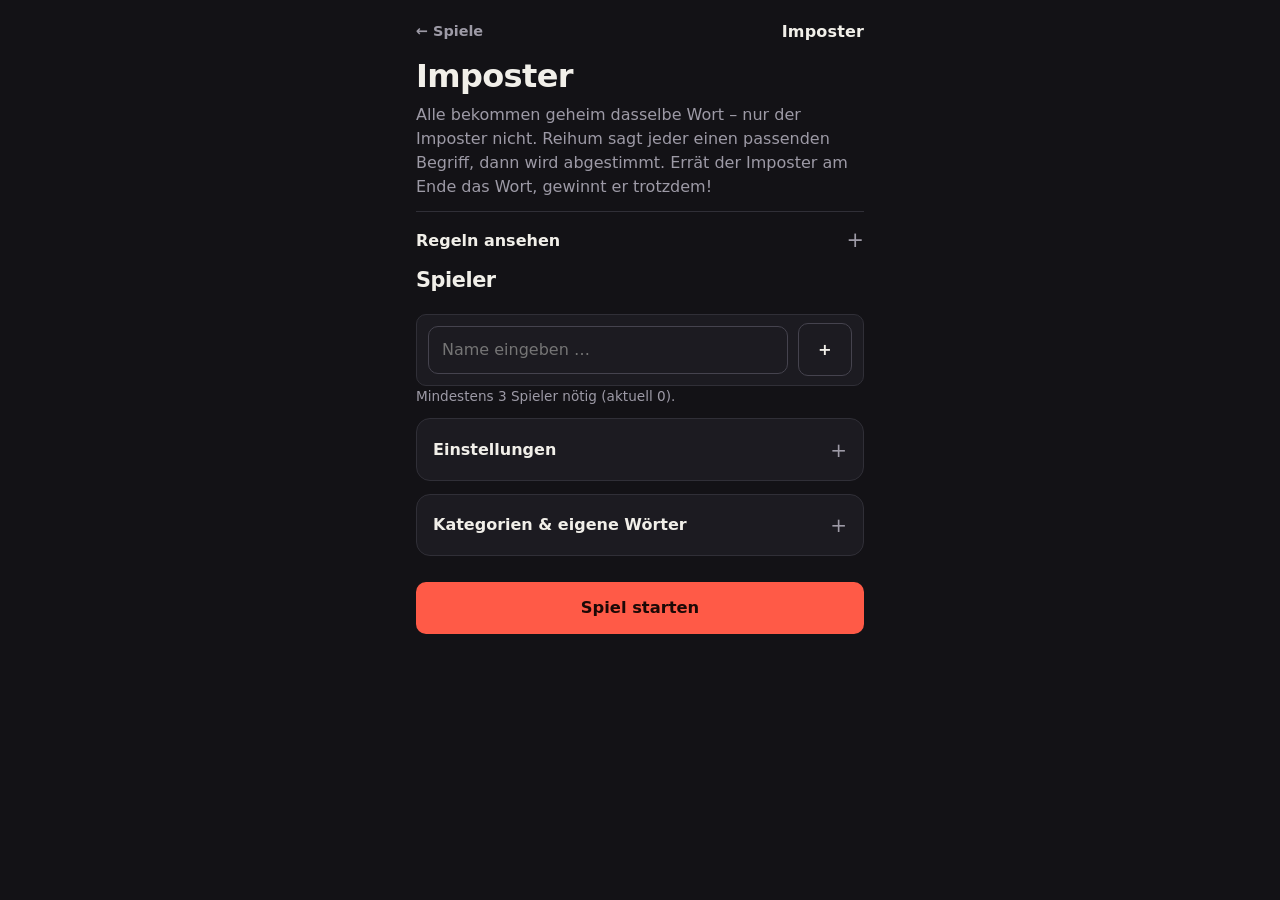
==== imposter/index.html @ aa8cf832 "Add files via upload" ====
<!DOCTYPE html>
<html lang="de">
<head>
  <meta charset="utf-8">
  <meta name="viewport" content="width=device-width, initial-scale=1, viewport-fit=cover">
  <meta http-equiv="Content-Security-Policy" content="default-src 'self'; img-src 'self' data:; style-src 'self'; script-src 'self'; base-uri 'none'; form-action 'none'; object-src 'none'; frame-ancestors 'none'">
  <title>Imposter – Partyspiel für ein Handy | Wer kennt das Wort nicht?</title>
  <meta name="description" content="Imposter online spielen: Alle bekommen geheim dasselbe Wort – nur der Imposter nicht. Pass-and-Play-Partyspiel für 3–20 Spieler auf einem Handy. Kostenlos, ohne Anmeldung, ohne App.">
  <meta property="og:title" content="Imposter – Partyspiel für ein Handy">
  <meta property="og:description" content="Alle kennen das geheime Wort – nur der Imposter nicht. Findet ihn! Für 3–20 Spieler auf einem Gerät.">
  <meta property="og:type" content="website">
  <meta property="og:locale" content="de_DE">
  <meta name="theme-color" content="#131216">
  <link rel="icon" href="../favicon.svg" type="image/svg+xml">
  <link rel="manifest" href="../manifest.webmanifest">
  <link rel="stylesheet" href="../assets/css/style.css">
</head>
<body data-game="imposter">
  <div class="app">
    <header class="topbar">
      <a class="back" href="../">← Spiele</a>
      <span class="spacer"></span>
      <span class="title">Imposter</span>
    </header>

    <main id="main">

      <div class="boot-note" id="boot-note">Wird geladen … Bleibt diese Meldung stehen, öffne die Seite bitte über „Webseite starten.bat“ im Projektordner (bzw. http://localhost:8749) – nicht direkt als Datei.</div>

      <!-- Setup (Startscreen) -->
      <section class="screen" id="s-setup">
        <div class="screen-body">
          <h1>Imposter</h1>
          <p class="muted">Alle bekommen geheim dasselbe Wort – nur der Imposter nicht. Reihum sagt jeder einen passenden Begriff, dann wird abgestimmt. Errät der Imposter am Ende das Wort, gewinnt er trotzdem!</p>
          <details class="rules">
            <summary>Regeln ansehen</summary>
            <ol>
              <li>Gebt das Handy reihum weiter. Jeder deckt geheim seine Rolle auf.</li>
              <li>Alle Crew-Mitglieder sehen dasselbe geheime Wort. Der Imposter sieht es nicht – oder bekommt ein ähnliches Wort (je nach Variante).</li>
              <li>Reihum sagt jeder ein Wort oder einen kurzen Satz, der zum geheimen Wort passt. Das Wort selbst darf nicht genannt werden.</li>
              <li>Tipp für die Crew: Nicht zu offensichtlich – sonst errät der Imposter das Wort. Nicht zu vage – sonst wirkt ihr selbst verdächtig.</li>
              <li>Nach den Hinweisrunden wird diskutiert und abgestimmt.</li>
              <li>Wird der Imposter gefunden, hat er eine letzte Chance: Errät er das geheime Wort, gewinnt er trotzdem.</li>
              <li>Wird ein Unschuldiger rausgeworfen, gewinnt der Imposter sofort.</li>
            </ol>
          </details>

          <h2>Spieler</h2>
          <div id="player-editor"></div>

          <details class="fold">
            <summary>Einstellungen</summary>
            <div class="fold-body" id="settings-form"></div>
          </details>
          <details class="fold">
            <summary>Kategorien &amp; eigene Wörter</summary>
            <div class="fold-body">
              <div id="category-picker"></div>
              <button class="btn-quiet" id="open-custom" type="button">✎ Eigene Wörter verwalten</button>
            </div>
          </details>
        </div>
        <div class="actions">
          <button class="btn btn-primary" id="setup-start">Spiel starten</button>
        </div>
      </section>

      <!-- Eigene Wörter: Liste -->
      <section class="screen" id="s-custom-list">
        <div class="screen-body">
          <h1>Eigene Wörter</h1>
          <p class="muted">Eigene Kategorien mit Insidern, Namen aus eurer Gruppe oder Firmen-Jargon. Bleiben nur auf diesem Gerät gespeichert.</p>
          <div id="custom-list"></div>
        </div>
        <div class="actions">
          <button class="btn btn-ghost" id="custom-back">Zurück zum Setup</button>
        </div>
      </section>

      <!-- Eigene Wörter: Bearbeiten -->
      <section class="screen" id="s-custom-edit">
        <div class="screen-body" id="custom-edit"></div>
        <div class="actions">
          <button class="btn btn-ghost" id="custom-edit-back">Fertig</button>
        </div>
      </section>

      <!-- Weitergeben + Aufdecken (ein Screen) -->
      <section class="screen" id="s-pass">
        <div class="center-stage">
          <p class="eyebrow">Gib das Handy an</p>
          <div class="big-name" id="pass-name"></div>
          <div class="reveal-area" id="reveal-stage"></div>
        </div>
        <div class="actions">
          <button class="btn btn-primary btn-hold" id="reveal-hold">Halten zum Aufdecken</button>
          <button class="btn btn-ghost" id="reveal-next" disabled>Weitergeben →</button>
        </div>
      </section>

      <!-- Runde: Hinweise + Diskussion (ein Screen) -->
      <section class="screen" id="s-round">
        <div class="center-stage">
          <p class="eyebrow accent" id="round-label"></p>
          <div class="big-name" id="round-starter"></div>
          <p class="hint-text" id="round-info"></p>
          <div class="timer-display" id="round-timer">–</div>
        </div>
        <div class="actions">
          <button class="btn btn-primary" id="round-vote">Zur Abstimmung</button>
          <button class="btn btn-quiet" id="round-pause">Timer pausieren</button>
          <button class="btn btn-quiet" id="reshuffle">⟳ Neu mischen (Wort wurde gesehen)</button>
        </div>
      </section>

      <!-- Abstimmung: mündlich -->
      <section class="screen" id="s-vote-verbal">
        <div class="screen-body">
          <p class="eyebrow accent">Abstimmung</p>
          <h1>Wer wurde gewählt?</h1>
          <div id="vote-verbal-list"></div>
        </div>
      </section>

      <!-- Abstimmung in der App: weitergeben -->
      <section class="screen" id="s-vote-pass">
        <div class="center-stage">
          <p class="eyebrow" id="vote-pass-label">Geheime Abstimmung</p>
          <div class="big-name" id="vote-pass-name"></div>
          <p class="hint-text">Gib das Handy weiter. Nur du siehst gleich deine Auswahl.</p>
        </div>
        <div class="actions">
          <button class="btn btn-primary" id="vote-pass-go">Abstimmen</button>
        </div>
      </section>

      <!-- Abstimmung in der App: Stimme abgeben -->
      <section class="screen" id="s-vote-cast">
        <div class="screen-body">
          <p class="eyebrow accent" id="vote-cast-label">Deine Stimme</p>
          <h1 id="vote-cast-title"></h1>
          <div id="vote-cast-list"></div>
        </div>
      </section>

      <!-- Auflösung -->
      <section class="screen" id="s-resolution">
        <div class="center-stage" id="resolution-stage"></div>
        <div class="actions" id="resolution-actions"></div>
      </section>

      <!-- Punktestand -->
      <section class="screen" id="s-score">
        <div class="screen-body">
          <p class="eyebrow accent" id="score-label"></p>
          <h1 id="score-title"></h1>
          <div id="score-summary"></div>
          <div id="score-table"></div>
        </div>
        <div class="actions">
          <button class="btn btn-primary" id="score-next">Nächste Runde</button>
          <button class="btn btn-quiet" id="score-end">Spiel beenden</button>
        </div>
      </section>

      <!-- Endstand -->
      <section class="screen" id="s-final">
        <div class="screen-body">
          <p class="eyebrow accent">Endstand</p>
          <h1 id="final-title"></h1>
          <div id="final-table"></div>
        </div>
        <div class="actions">
          <button class="btn btn-primary" id="final-again">Nochmal spielen</button>
          <a class="btn btn-ghost" href="../">Zur Spielauswahl</a>
        </div>
      </section>

    </main>
  </div>
  <script src="../assets/js/env-check.js" defer></script>
  <script type="module" src="../assets/js/imposter.js"></script>
</body>
</html>
---- assets/css/style.css ----
/* ==========================================================================
   Partyspiele – Design-System
   Dunkles, ruhiges UI im App-Stil. Wenig Animation, klare Typo.
   ========================================================================== */

:root {
  --bg: #131216;
  --surface: #1c1b21;
  --surface-2: #24232a;
  --border: #302f37;
  --border-strong: #45434e;
  --text: #f1efe9;
  --muted: #9d9aa6;
  --danger: #ff5a47;
  --ok: #43d9ad;
  --accent: #e0b45c;          /* Startseite: warmes Gold */
  --accent-ink: #17130a;
  --radius: 14px;
  --radius-sm: 10px;
  --maxw: 30rem;
}

body[data-game="imposter"]  { --accent: #ff5a47; --accent-ink: #1c0906; }
body[data-game="querfrage"] { --accent: #43d9ad; --accent-ink: #06201a; }

* { box-sizing: border-box; }

html {
  color-scheme: dark;
  -webkit-text-size-adjust: 100%;
}

body {
  margin: 0;
  background: var(--bg);
  color: var(--text);
  font-family: system-ui, -apple-system, "Segoe UI", Roboto, sans-serif;
  line-height: 1.5;
  min-height: 100dvh;
  overscroll-behavior-y: none;
}

button, input, select, textarea {
  font: inherit;
  color: inherit;
}

h1, h2, h3 { line-height: 1.15; margin: 0 0 .5rem; letter-spacing: -0.02em; }
h1 { font-size: 2rem; font-weight: 800; }
h2 { font-size: 1.3rem; font-weight: 750; }
h3 { font-size: 1.05rem; font-weight: 700; }
p  { margin: 0 0 .75rem; }

a { color: var(--accent); text-decoration: none; }
a:hover { text-decoration: underline; }

/* ---------- App-Rahmen ---------- */

.app {
  max-width: var(--maxw);
  margin: 0 auto;
  min-height: 100dvh;
  display: flex;
  flex-direction: column;
  padding: 0 1rem;
}

.topbar {
  display: flex;
  align-items: center;
  gap: .75rem;
  padding: .9rem 0 .6rem;
  min-height: 3.2rem;
}

.topbar .back {
  display: inline-flex;
  align-items: center;
  gap: .4rem;
  color: var(--muted);
  font-weight: 600;
  font-size: .9rem;
  background: none;
  border: 0;
  padding: .4rem .5rem .4rem 0;
  cursor: pointer;
}
.topbar .back:hover { color: var(--text); text-decoration: none; }

.topbar .title {
  font-weight: 800;
  font-size: 1rem;
  letter-spacing: .01em;
}

.eyebrow {
  text-transform: uppercase;
  letter-spacing: .14em;
  font-size: .72rem;
  font-weight: 700;
  color: var(--muted);
  margin: 0 0 .35rem;
}
.eyebrow.accent { color: var(--accent); }

/* ---------- Screens ---------- */

.screen { display: none; }
.screen.active {
  display: flex;
  flex-direction: column;
  flex: 1;
  padding-bottom: 1rem;
  animation: screen-in .18s ease-out;
}

@keyframes screen-in {
  from { opacity: 0; transform: translateY(6px); }
  to   { opacity: 1; transform: none; }
}

@media (prefers-reduced-motion: reduce) {
  .screen.active { animation: none; }
  * { transition: none !important; }
}

.screen-body { flex: 1; }

.center-stage {
  flex: 1;
  display: flex;
  flex-direction: column;
  justify-content: center;
  text-align: center;
  gap: .5rem;
  padding: 2rem 0;
}

.big-name {
  font-size: clamp(2rem, 9vw, 2.8rem);
  font-weight: 800;
  letter-spacing: -0.02em;
  overflow-wrap: anywhere;
}

.big-word {
  font-size: clamp(1.8rem, 8vw, 2.6rem);
  font-weight: 800;
  color: var(--accent);
  overflow-wrap: anywhere;
}

.hint-text { color: var(--muted); font-size: .95rem; }

/* ---------- Aktionen (unten fixiert) ---------- */

.actions {
  position: sticky;
  bottom: 0;
  display: flex;
  flex-direction: column;
  gap: .6rem;
  padding: .8rem 0 calc(.8rem + env(safe-area-inset-bottom));
  margin-top: auto;
  background: linear-gradient(to top, var(--bg) 75%, transparent);
}

.btn {
  display: flex;
  align-items: center;
  justify-content: center;
  gap: .5rem;
  width: 100%;
  min-height: 3.3rem;
  padding: .6rem 1.2rem;
  border-radius: var(--radius-sm);
  border: 1px solid transparent;
  font-weight: 700;
  font-size: 1.02rem;
  cursor: pointer;
  touch-action: manipulation;
  -webkit-tap-highlight-color: transparent;
  transition: filter .12s ease, transform .06s ease;
}
.btn:active { transform: translateY(1px); }
.btn:disabled { opacity: .45; cursor: not-allowed; transform: none; }
.btn:hover { text-decoration: none; }
.btn-inline { width: auto; min-width: 3.3rem; flex-shrink: 0; }

.btn-primary { background: var(--accent); color: var(--accent-ink); }
.btn-primary:not(:disabled):hover { filter: brightness(1.08); }

.btn-ghost {
  background: transparent;
  border-color: var(--border-strong);
  color: var(--text);
}
.btn-ghost:not(:disabled):hover { background: var(--surface); }

.btn-quiet {
  background: none;
  border: 0;
  color: var(--muted);
  min-height: 2.6rem;
  font-size: .92rem;
}
.btn-quiet:hover { color: var(--text); }

.btn-danger { background: transparent; border-color: var(--danger); color: var(--danger); }

.btn-hold { user-select: none; -webkit-user-select: none; }

/* ---------- Karten & Listen ---------- */

.card {
  background: var(--surface);
  border: 1px solid var(--border);
  border-radius: var(--radius);
  padding: 1rem;
  margin-bottom: .8rem;
}

.card.flat { background: transparent; }

.list { display: flex; flex-direction: column; gap: .5rem; margin: 0 0 .8rem; padding: 0; list-style: none; }

.row {
  display: flex;
  align-items: center;
  gap: .6rem;
  background: var(--surface);
  border: 1px solid var(--border);
  border-radius: var(--radius-sm);
  padding: .55rem .7rem;
}
.row .grow { flex: 1; min-width: 0; }

.icon-btn {
  background: none;
  border: 0;
  color: var(--muted);
  padding: .45rem;
  border-radius: 8px;
  cursor: pointer;
  display: inline-flex;
  flex-shrink: 0;
}
.icon-btn:hover { color: var(--text); background: var(--surface-2); }
.icon-btn svg { width: 1.15rem; height: 1.15rem; }

/* Auswahl-Listen (z. B. Abstimmung, Spielerwahl) */
.choice-list { display: flex; flex-direction: column; gap: .55rem; margin-bottom: .8rem; }
.choice {
  display: flex;
  align-items: center;
  justify-content: space-between;
  gap: .6rem;
  width: 100%;
  background: var(--surface);
  border: 1px solid var(--border);
  border-radius: var(--radius-sm);
  padding: .85rem 1rem;
  font-weight: 650;
  font-size: 1rem;
  text-align: left;
  cursor: pointer;
  min-height: 3.2rem;
  -webkit-tap-highlight-color: transparent;
}
.choice:hover { border-color: var(--border-strong); }
.choice.selected { border-color: var(--accent); background: color-mix(in srgb, var(--accent) 10%, var(--surface)); }
.choice .sub { color: var(--muted); font-weight: 500; font-size: .85rem; }

/* Kategorie-Chips */
.chips { display: flex; flex-wrap: wrap; gap: .5rem; margin-bottom: .8rem; }
.chip {
  border: 1px solid var(--border-strong);
  background: var(--surface);
  color: var(--muted);
  border-radius: 999px;
  padding: .42rem .85rem;
  font-size: .88rem;
  font-weight: 600;
  cursor: pointer;
  -webkit-tap-highlight-color: transparent;
}
.chip.selected {
  background: color-mix(in srgb, var(--accent) 16%, var(--surface));
  border-color: var(--accent);
  color: var(--text);
}
.chip .marker { opacity: .7; margin-left: .3rem; font-size: .8em; }

/* ---------- Formulare ---------- */

.field { margin-bottom: .9rem; }
.field > label { display: block; font-weight: 650; font-size: .92rem; margin-bottom: .35rem; }
.field .desc { color: var(--muted); font-size: .82rem; margin-top: .3rem; }

.input, .select, .textarea {
  width: 100%;
  background: var(--surface);
  border: 1px solid var(--border-strong);
  border-radius: var(--radius-sm);
  padding: .7rem .8rem;
  min-height: 3rem;
  outline: none;
}
.input:focus, .select:focus, .textarea:focus { border-color: var(--accent); }
.textarea { min-height: 8rem; resize: vertical; font-family: ui-monospace, Consolas, monospace; font-size: .9rem; }

.select {
  appearance: none;
  background-image: url("data:image/svg+xml,%3Csvg xmlns='http://www.w3.org/2000/svg' width='12' height='8'%3E%3Cpath d='M1 1l5 5 5-5' stroke='%239d9aa6' stroke-width='2' fill='none'/%3E%3C/svg%3E");
  background-repeat: no-repeat;
  background-position: right .8rem center;
  padding-right: 2.2rem;
}

/* Einstellungs-Zeilen */
.setting {
  display: flex;
  align-items: center;
  justify-content: space-between;
  gap: 1rem;
  padding: .8rem 0;
  border-bottom: 1px solid var(--border);
}
.setting:last-child { border-bottom: 0; }
.setting .label { font-weight: 650; font-size: .95rem; }
.setting .desc { color: var(--muted); font-size: .8rem; margin-top: .1rem; }
.setting .select { width: auto; min-width: 7.5rem; min-height: 2.6rem; padding: .4rem 2rem .4rem .7rem; flex-shrink: 0; }

/* Schalter */
.switch {
  position: relative;
  width: 3.1rem;
  height: 1.8rem;
  flex-shrink: 0;
  border-radius: 999px;
  border: 1px solid var(--border-strong);
  background: var(--surface-2);
  cursor: pointer;
  transition: background .15s ease, border-color .15s ease;
}
.switch::after {
  content: "";
  position: absolute;
  top: .18rem;
  left: .2rem;
  width: 1.35rem;
  height: 1.35rem;
  border-radius: 50%;
  background: var(--muted);
  transition: transform .15s ease, background .15s ease;
}
.switch[aria-checked="true"] { background: var(--accent); border-color: var(--accent); }
.switch[aria-checked="true"]::after { transform: translateX(1.28rem); background: var(--accent-ink); }

/* ---------- Timer ---------- */

.timer-display {
  font-size: clamp(3.4rem, 20vw, 5rem);
  font-weight: 800;
  font-variant-numeric: tabular-nums;
  letter-spacing: -0.03em;
}
.timer-display.done { color: var(--danger); }

/* ---------- Punktetabelle ---------- */

.score-table { width: 100%; border-collapse: collapse; margin-bottom: .8rem; }
.score-table td, .score-table th {
  padding: .6rem .5rem;
  border-bottom: 1px solid var(--border);
  text-align: left;
}
.score-table td:last-child, .score-table th:last-child { text-align: right; font-variant-numeric: tabular-nums; }
.score-table .delta { color: var(--ok); font-size: .85rem; margin-left: .4rem; }
.score-table tr.winner td { color: var(--accent); font-weight: 750; }

/* ---------- Auflösung ---------- */

.reveal-result { min-height: 3.5rem; }
.reveal-result .verdict {
  font-size: clamp(1.9rem, 8vw, 2.5rem);
  font-weight: 800;
  opacity: 0;
}
.reveal-result .verdict.show { opacity: 1; transition: opacity .4s ease; }
.verdict.impostor { color: var(--danger); }
.verdict.innocent { color: var(--ok); }

/* ---------- Antwortkarten (Querfrage) ---------- */

.answer-card {
  background: var(--surface);
  border: 1px solid var(--border);
  border-radius: var(--radius-sm);
  padding: .7rem .9rem;
}
.answer-card .who { color: var(--muted); font-size: .8rem; font-weight: 700; text-transform: uppercase; letter-spacing: .08em; }
.answer-card .what { font-size: 1.15rem; font-weight: 700; overflow-wrap: anywhere; }

details.answers-fold { margin-bottom: .8rem; }
details.answers-fold summary {
  cursor: pointer;
  font-weight: 650;
  color: var(--muted);
  padding: .5rem 0;
  list-style: none;
}
details.answers-fold summary::before { content: "▸ "; }
details.answers-fold[open] summary::before { content: "▾ "; }

/* ---------- Import-Vorschau ---------- */

.preview-table { width: 100%; border-collapse: collapse; font-size: .9rem; margin: .6rem 0; }
.preview-table td { padding: .35rem .4rem; border-bottom: 1px solid var(--border); overflow-wrap: anywhere; }
.preview-table tr.bad td { color: var(--danger); text-decoration: line-through; }

.note {
  border: 1px solid var(--border);
  border-left: 3px solid var(--accent);
  border-radius: 0 var(--radius-sm) var(--radius-sm) 0;
  background: var(--surface);
  padding: .6rem .8rem;
  font-size: .9rem;
  color: var(--muted);
  margin-bottom: .8rem;
}

/* ---------- Eingeklappte Setup-Bereiche ---------- */

details.fold {
  background: var(--surface);
  border: 1px solid var(--border);
  border-radius: var(--radius);
  margin-bottom: .8rem;
}
details.fold > summary {
  cursor: pointer;
  list-style: none;
  padding: .95rem 1rem;
  font-weight: 700;
  display: flex;
  justify-content: space-between;
  align-items: center;
  -webkit-tap-highlight-color: transparent;
}
details.fold > summary::-webkit-details-marker { display: none; }
details.fold > summary::after { content: "+"; color: var(--muted); font-size: 1.25rem; font-weight: 400; }
details.fold[open] > summary::after { content: "–"; }
details.fold > .fold-body { padding: 0 1rem .9rem; }

/* ---------- Aufdeck-Bereich (Imposter) ---------- */

.reveal-area {
  min-height: 10rem;
  display: flex;
  flex-direction: column;
  justify-content: center;
  align-items: center;
  gap: .4rem;
  border: 1px dashed var(--border-strong);
  border-radius: var(--radius);
  padding: 1rem;
  margin-top: 1rem;
}

/* ---------- Frage + kompakter Timer (Querfrage) ---------- */

.question { font-size: 1.45rem; margin: .8rem 0 .4rem; }

.row-inline {
  display: flex;
  align-items: center;
  gap: .9rem;
  margin: .4rem 0;
  min-height: 2.2rem;
}
.timer-inline {
  font-size: 1.5rem;
  font-weight: 800;
  font-variant-numeric: tabular-nums;
  letter-spacing: -0.02em;
}
.timer-inline.done { color: var(--danger); }
.timer-inline:empty { display: none; }

/* ---------- Regeln / Details ---------- */

details.rules { border-top: 1px solid var(--border); margin-top: .5rem; }
details.rules summary {
  cursor: pointer;
  padding: .8rem 0;
  font-weight: 650;
  list-style: none;
  display: flex;
  justify-content: space-between;
  align-items: center;
}
details.rules summary::after { content: "+"; color: var(--muted); font-size: 1.3rem; font-weight: 400; }
details.rules[open] summary::after { content: "–"; }
details.rules ol { padding-left: 1.2rem; color: var(--muted); margin: 0 0 1rem; }
details.rules li { margin-bottom: .4rem; }

/* ---------- Startseite ---------- */

.home { max-width: 56rem; margin: 0 auto; padding: 0 1.2rem; }

.home-header { padding: 2.2rem 0 1rem; }
.home-header .logo {
  font-size: clamp(2.1rem, 7vw, 3rem);
  font-weight: 850;
  letter-spacing: -0.03em;
  line-height: 1.05;
}
.home-header .logo .dot { color: var(--accent); }
.home-header .sub { color: var(--muted); max-width: 34rem; margin-top: .6rem; }

.game-grid {
  display: grid;
  gap: 1rem;
  margin: 1.2rem 0 2rem;
}
@media (min-width: 44rem) {
  .game-grid { grid-template-columns: 1fr 1fr; }
}

.game-tile {
  display: flex;
  flex-direction: column;
  gap: .6rem;
  background: var(--surface);
  border: 1px solid var(--border);
  border-radius: var(--radius);
  padding: 1.3rem 1.2rem 1.2rem;
  color: var(--text);
  transition: border-color .15s ease, transform .12s ease;
}
.game-tile:hover { border-color: var(--tile-accent); text-decoration: none; transform: translateY(-2px); }
.game-tile.imposter  { --tile-accent: #ff5a47; }
.game-tile.querfrage { --tile-accent: #43d9ad; }

.game-tile .tile-art { height: 3.4rem; margin-bottom: .3rem; }
.game-tile .tile-art svg { height: 100%; }
.game-tile h2 { font-size: 1.5rem; margin: 0; }
.game-tile .tag { color: var(--tile-accent); font-weight: 700; font-size: .78rem; text-transform: uppercase; letter-spacing: .12em; }
.game-tile .desc { color: var(--muted); font-size: .95rem; flex: 1; }
.game-tile .meta { display: flex; gap: 1rem; color: var(--muted); font-size: .82rem; font-weight: 600; }
.game-tile .go {
  margin-top: .4rem;
  font-weight: 750;
  color: var(--tile-accent);
  display: inline-flex;
  align-items: center;
  gap: .35rem;
}

.home-section { padding: 1rem 0 1.5rem; border-top: 1px solid var(--border); }
.home-section h2 { margin-bottom: .8rem; }
.home-section p, .home-section li { color: var(--muted); }
.home-section ul { padding-left: 1.2rem; }

.home-footer {
  border-top: 1px solid var(--border);
  padding: 1.2rem 0 2rem;
  color: var(--muted);
  font-size: .85rem;
}

/* ---------- Kleinkram ---------- */

.spacer { flex: 1; }
.stack { display: flex; flex-direction: column; gap: .6rem; margin: .6rem 0; }
.text-left { text-align: left; justify-content: flex-start; }
.muted { color: var(--muted); }
.small { font-size: .85rem; }
.mb0 { margin-bottom: 0; }
.hidden { display: none !important; }

.badge {
  display: inline-block;
  background: color-mix(in srgb, var(--accent) 18%, var(--surface));
  color: var(--accent);
  border-radius: 999px;
  padding: .15rem .7rem;
  font-size: .8rem;
  font-weight: 700;
}

.boot-warning,
.boot-note {
  border: 1px solid var(--danger);
  border-radius: var(--radius-sm);
  background: color-mix(in srgb, var(--danger) 12%, var(--surface));
  color: var(--text);
  padding: .8rem 1rem;
  margin: 1rem auto;
  max-width: var(--maxw);
  font-size: .95rem;
}

.toast {
  position: fixed;
  left: 50%;
  bottom: calc(1.2rem + env(safe-area-inset-bottom));
  transform: translateX(-50%);
  background: var(--surface-2);
  border: 1px solid var(--border-strong);
  border-radius: 999px;
  padding: .55rem 1.1rem;
  font-size: .9rem;
  font-weight: 600;
  max-width: min(92vw, 26rem);
  text-align: center;
  z-index: 50;
  opacity: 0;
  transition: opacity .2s ease;
  pointer-events: none;
}
.toast.show { opacity: 1; }
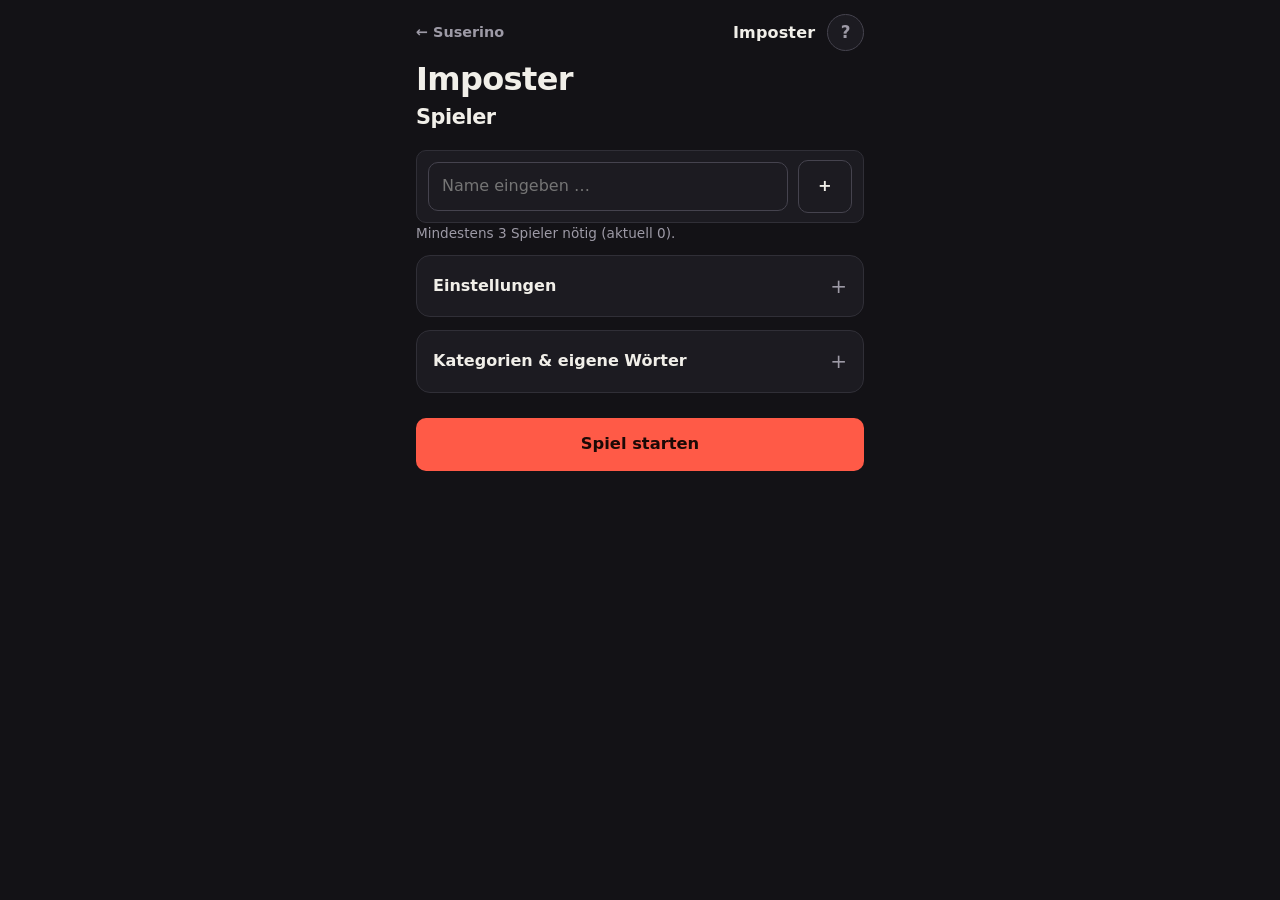
==== commit 3a3125d4: "Add files via upload" ====
--- a/imposter/index.html
+++ b/imposter/index.html
@@ -4,11 +4,12 @@
   <meta charset="utf-8">
   <meta name="viewport" content="width=device-width, initial-scale=1, viewport-fit=cover">
   <meta http-equiv="Content-Security-Policy" content="default-src 'self'; img-src 'self' data:; style-src 'self'; script-src 'self'; base-uri 'none'; form-action 'none'; object-src 'none'; frame-ancestors 'none'">
-  <title>Imposter – Partyspiel für ein Handy | Wer kennt das Wort nicht?</title>
-  <meta name="description" content="Imposter online spielen: Alle bekommen geheim dasselbe Wort – nur der Imposter nicht. Pass-and-Play-Partyspiel für 3–20 Spieler auf einem Handy. Kostenlos, ohne Anmeldung, ohne App.">
-  <meta property="og:title" content="Imposter – Partyspiel für ein Handy">
-  <meta property="og:description" content="Alle kennen das geheime Wort – nur der Imposter nicht. Findet ihn! Für 3–20 Spieler auf einem Gerät.">
+  <title>Imposter: Partyspiel für ein Handy | Suserino</title>
+  <meta name="description" content="Imposter online spielen: Alle bekommen geheim dasselbe Wort, nur der Imposter nicht. Pass-and-Play-Partyspiel für 3 bis 20 Spieler auf einem Handy. Kostenlos, ohne Anmeldung, ohne App.">
+  <meta property="og:title" content="Imposter: Partyspiel für ein Handy">
+  <meta property="og:description" content="Alle kennen das geheime Wort, nur der Imposter nicht. Findet ihn! Für 3 bis 20 Spieler auf einem Gerät.">
   <meta property="og:type" content="website">
+  <meta property="og:site_name" content="Suserino">
   <meta property="og:locale" content="de_DE">
   <meta name="theme-color" content="#131216">
   <link rel="icon" href="../favicon.svg" type="image/svg+xml">
@@ -18,32 +19,37 @@
 <body data-game="imposter">
   <div class="app">
     <header class="topbar">
-      <a class="back" href="../">← Spiele</a>
+      <a class="back" href="../">← Suserino</a>
       <span class="spacer"></span>
       <span class="title">Imposter</span>
+      <button class="help-btn" id="open-rules" type="button" aria-label="Anleitung anzeigen">?</button>
     </header>
+
+    <dialog class="rules-dialog" id="rules-dialog">
+      <h2>So wird gespielt</h2>
+      <p class="muted">Alle bekommen geheim dasselbe Wort, nur der Imposter nicht. Findet ihn!</p>
+      <ol>
+        <li>Gebt das Handy reihum weiter. Jeder deckt geheim seine Rolle auf.</li>
+        <li>Alle Crew-Mitglieder sehen dasselbe geheime Wort. Der Imposter sieht es nicht, oder er bekommt ein ähnliches Wort (je nach Variante).</li>
+        <li>Reihum sagt jeder ein Wort oder einen kurzen Satz, der zum geheimen Wort passt. Das Wort selbst darf nicht genannt werden.</li>
+        <li>Tipp für die Crew: Nicht zu offensichtlich, sonst errät der Imposter das Wort. Nicht zu vage, sonst wirkt ihr selbst verdächtig.</li>
+        <li>Nach den Hinweisrunden wird diskutiert und abgestimmt.</li>
+        <li>Wird der Imposter gefunden, hat er eine letzte Chance: Errät er das geheime Wort, gewinnt er trotzdem.</li>
+        <li>Wird ein Unschuldiger rausgeworfen, gewinnt der Imposter sofort.</li>
+      </ol>
+      <div class="actions">
+        <button class="btn btn-primary" id="close-rules" type="button">Alles klar</button>
+      </div>
+    </dialog>
 
     <main id="main">
 
-      <div class="boot-note" id="boot-note">Wird geladen … Bleibt diese Meldung stehen, öffne die Seite bitte über „Webseite starten.bat“ im Projektordner (bzw. http://localhost:8749) – nicht direkt als Datei.</div>
+      <div class="boot-note" id="boot-note">Wird geladen … Bleibt diese Meldung stehen, öffne die Seite bitte über „Webseite starten.bat“ im Projektordner (bzw. http://localhost:8749), nicht direkt als Datei.</div>
 
       <!-- Setup (Startscreen) -->
       <section class="screen" id="s-setup">
         <div class="screen-body">
           <h1>Imposter</h1>
-          <p class="muted">Alle bekommen geheim dasselbe Wort – nur der Imposter nicht. Reihum sagt jeder einen passenden Begriff, dann wird abgestimmt. Errät der Imposter am Ende das Wort, gewinnt er trotzdem!</p>
-          <details class="rules">
-            <summary>Regeln ansehen</summary>
-            <ol>
-              <li>Gebt das Handy reihum weiter. Jeder deckt geheim seine Rolle auf.</li>
-              <li>Alle Crew-Mitglieder sehen dasselbe geheime Wort. Der Imposter sieht es nicht – oder bekommt ein ähnliches Wort (je nach Variante).</li>
-              <li>Reihum sagt jeder ein Wort oder einen kurzen Satz, der zum geheimen Wort passt. Das Wort selbst darf nicht genannt werden.</li>
-              <li>Tipp für die Crew: Nicht zu offensichtlich – sonst errät der Imposter das Wort. Nicht zu vage – sonst wirkt ihr selbst verdächtig.</li>
-              <li>Nach den Hinweisrunden wird diskutiert und abgestimmt.</li>
-              <li>Wird der Imposter gefunden, hat er eine letzte Chance: Errät er das geheime Wort, gewinnt er trotzdem.</li>
-              <li>Wird ein Unschuldiger rausgeworfen, gewinnt der Imposter sofort.</li>
-            </ol>
-          </details>
 
           <h2>Spieler</h2>
           <div id="player-editor"></div>
@@ -85,16 +91,22 @@
         </div>
       </section>
 
-      <!-- Weitergeben + Aufdecken (ein Screen) -->
+      <!-- Weitergeben + Aufdecken: Dreh-Karte -->
       <section class="screen" id="s-pass">
         <div class="center-stage">
-          <p class="eyebrow">Gib das Handy an</p>
-          <div class="big-name" id="pass-name"></div>
-          <div class="reveal-area" id="reveal-stage"></div>
+          <div class="flip-card" id="flip-card">
+            <div class="flip-inner">
+              <div class="flip-face flip-front">
+                <p class="eyebrow">Gib das Handy an</p>
+                <div class="big-name" id="pass-name"></div>
+              </div>
+              <div class="flip-face flip-back" id="flip-back"></div>
+            </div>
+          </div>
+          <p class="hint-text flip-hint" id="pass-hint">Tippe auf die Karte, nur du schaust hin. Nochmal tippen deckt wieder zu.</p>
         </div>
         <div class="actions">
-          <button class="btn btn-primary btn-hold" id="reveal-hold">Halten zum Aufdecken</button>
-          <button class="btn btn-ghost" id="reveal-next" disabled>Weitergeben →</button>
+          <button class="btn btn-primary" id="reveal-next" disabled>Weitergeben</button>
         </div>
       </section>
 
@@ -104,7 +116,7 @@
           <p class="eyebrow accent" id="round-label"></p>
           <div class="big-name" id="round-starter"></div>
           <p class="hint-text" id="round-info"></p>
-          <div class="timer-display" id="round-timer">–</div>
+          <div class="timer-display" id="round-timer"></div>
         </div>
         <div class="actions">
           <button class="btn btn-primary" id="round-vote">Zur Abstimmung</button>
--- a/assets/css/style.css
+++ b/assets/css/style.css
@@ -453,20 +453,96 @@
 details.fold[open] > summary::after { content: "–"; }
 details.fold > .fold-body { padding: 0 1rem .9rem; }
 
-/* ---------- Aufdeck-Bereich (Imposter) ---------- */
-
-.reveal-area {
-  min-height: 10rem;
+/* ---------- Dreh-Karte (Aufdecken) ----------
+   Einmal tippen: Karte dreht sich und zeigt die Rolle/Frage.
+   Nochmal tippen: Karte dreht sich zurück. */
+
+.flip-card {
+  width: 100%;
+  max-width: 19rem;
+  margin: 0 auto;
+  aspect-ratio: 3 / 4;
+  perspective: 1200px;
+  cursor: pointer;
+  -webkit-tap-highlight-color: transparent;
+  user-select: none;
+  -webkit-user-select: none;
+}
+.flip-inner {
+  position: relative;
+  width: 100%;
+  height: 100%;
+  transform-style: preserve-3d;
+  transition: transform .45s cubic-bezier(.2, .7, .3, 1);
+}
+.flip-card.flipped .flip-inner { transform: rotateY(180deg); }
+.flip-card.no-anim .flip-inner { transition: none; }
+.question-card { aspect-ratio: 4 / 3; max-width: 22rem; }
+.flip-hint { text-align: center; margin: .8rem auto; max-width: 20rem; }
+
+.flip-face {
+  position: absolute;
+  inset: 0;
+  backface-visibility: hidden;
+  -webkit-backface-visibility: hidden;
   display: flex;
   flex-direction: column;
   justify-content: center;
   align-items: center;
-  gap: .4rem;
-  border: 1px dashed var(--border-strong);
+  text-align: center;
+  gap: .5rem;
+  padding: 1.2rem;
+  border: 1px solid var(--border-strong);
   border-radius: var(--radius);
-  padding: 1rem;
-  margin-top: 1rem;
-}
+  background:
+    linear-gradient(160deg, rgba(255, 255, 255, .04), transparent 45%),
+    var(--surface);
+  box-shadow: 0 16px 30px -18px rgba(0, 0, 0, .7);
+  overflow: hidden;
+}
+.flip-back {
+  transform: rotateY(180deg);
+  border-color: var(--accent);
+}
+.flip-face .big-name { font-size: clamp(1.6rem, 7vw, 2.2rem); }
+.flip-face .big-word { font-size: clamp(1.5rem, 7vw, 2.1rem); }
+.flip-face .question-text { font-size: 1.15rem; font-weight: 700; line-height: 1.35; }
+
+@media (prefers-reduced-motion: reduce) {
+  .flip-inner { transition: none; }
+}
+
+/* ---------- Anleitung (Dialog über ?-Button) ---------- */
+
+.help-btn {
+  width: 2.3rem;
+  height: 2.3rem;
+  border-radius: 50%;
+  border: 1px solid var(--border-strong);
+  background: var(--surface);
+  color: var(--muted);
+  font-weight: 800;
+  font-size: 1.05rem;
+  cursor: pointer;
+  flex-shrink: 0;
+  -webkit-tap-highlight-color: transparent;
+}
+.help-btn:hover { color: var(--text); border-color: var(--accent); }
+
+dialog.rules-dialog {
+  background: var(--surface);
+  color: var(--text);
+  border: 1px solid var(--border-strong);
+  border-radius: var(--radius);
+  width: min(92vw, 30rem);
+  max-height: 82dvh;
+  padding: 1.2rem 1.2rem 1rem;
+  margin: auto;
+}
+dialog.rules-dialog::backdrop { background: rgba(0, 0, 0, .65); }
+dialog.rules-dialog h2 { margin-bottom: .6rem; }
+dialog.rules-dialog ol { padding-left: 1.2rem; color: var(--muted); }
+dialog.rules-dialog li { margin-bottom: .45rem; }
 
 /* ---------- Frage + kompakter Timer (Querfrage) ---------- */
 
@@ -521,41 +597,64 @@
 
 .game-grid {
   display: grid;
-  gap: 1rem;
+  gap: 1.2rem;
   margin: 1.2rem 0 2rem;
+  perspective: 1400px;
 }
 @media (min-width: 44rem) {
   .game-grid { grid-template-columns: 1fr 1fr; }
 }
 
+/* 3D-Kachel: Bild oben, Name unten, leichte Tiefe + Kipp-Effekt */
 .game-tile {
   display: flex;
   flex-direction: column;
-  gap: .6rem;
   background: var(--surface);
   border: 1px solid var(--border);
   border-radius: var(--radius);
-  padding: 1.3rem 1.2rem 1.2rem;
+  overflow: hidden;
   color: var(--text);
-  transition: border-color .15s ease, transform .12s ease;
-}
-.game-tile:hover { border-color: var(--tile-accent); text-decoration: none; transform: translateY(-2px); }
+  transform: rotateX(2deg);
+  transform-style: preserve-3d;
+  box-shadow:
+    0 18px 32px -16px rgba(0, 0, 0, .65),
+    0 2px 0 rgba(255, 255, 255, .04) inset;
+  transition: transform .18s ease, box-shadow .18s ease, border-color .18s ease;
+}
+.game-tile:hover, .game-tile:focus-visible {
+  text-decoration: none;
+  border-color: var(--tile-accent);
+  transform: rotateX(0deg) translateY(-5px);
+  box-shadow:
+    0 26px 40px -18px rgba(0, 0, 0, .7),
+    0 0 0 1px var(--tile-accent) inset;
+}
+.game-tile:active { transform: rotateX(0deg) translateY(-1px) scale(.99); }
 .game-tile.imposter  { --tile-accent: #ff5a47; }
 .game-tile.querfrage { --tile-accent: #43d9ad; }
 
-.game-tile .tile-art { height: 3.4rem; margin-bottom: .3rem; }
-.game-tile .tile-art svg { height: 100%; }
-.game-tile h2 { font-size: 1.5rem; margin: 0; }
-.game-tile .tag { color: var(--tile-accent); font-weight: 700; font-size: .78rem; text-transform: uppercase; letter-spacing: .12em; }
-.game-tile .desc { color: var(--muted); font-size: .95rem; flex: 1; }
-.game-tile .meta { display: flex; gap: 1rem; color: var(--muted); font-size: .82rem; font-weight: 600; }
-.game-tile .go {
-  margin-top: .4rem;
-  font-weight: 750;
+.game-tile .tile-cover {
+  aspect-ratio: 16 / 9;
+  background: var(--surface-2);
+  border-bottom: 1px solid var(--border);
+}
+.game-tile .tile-cover svg { display: block; width: 100%; height: 100%; }
+
+.game-tile .tile-info {
+  display: flex;
+  align-items: baseline;
+  justify-content: space-between;
+  gap: .8rem;
+  padding: .9rem 1.1rem 1rem;
+}
+.game-tile h2 { font-size: 1.45rem; margin: 0; }
+.game-tile .tag {
   color: var(--tile-accent);
-  display: inline-flex;
-  align-items: center;
-  gap: .35rem;
+  font-weight: 700;
+  font-size: .76rem;
+  text-transform: uppercase;
+  letter-spacing: .1em;
+  white-space: nowrap;
 }
 
 .home-section { padding: 1rem 0 1.5rem; border-top: 1px solid var(--border); }
